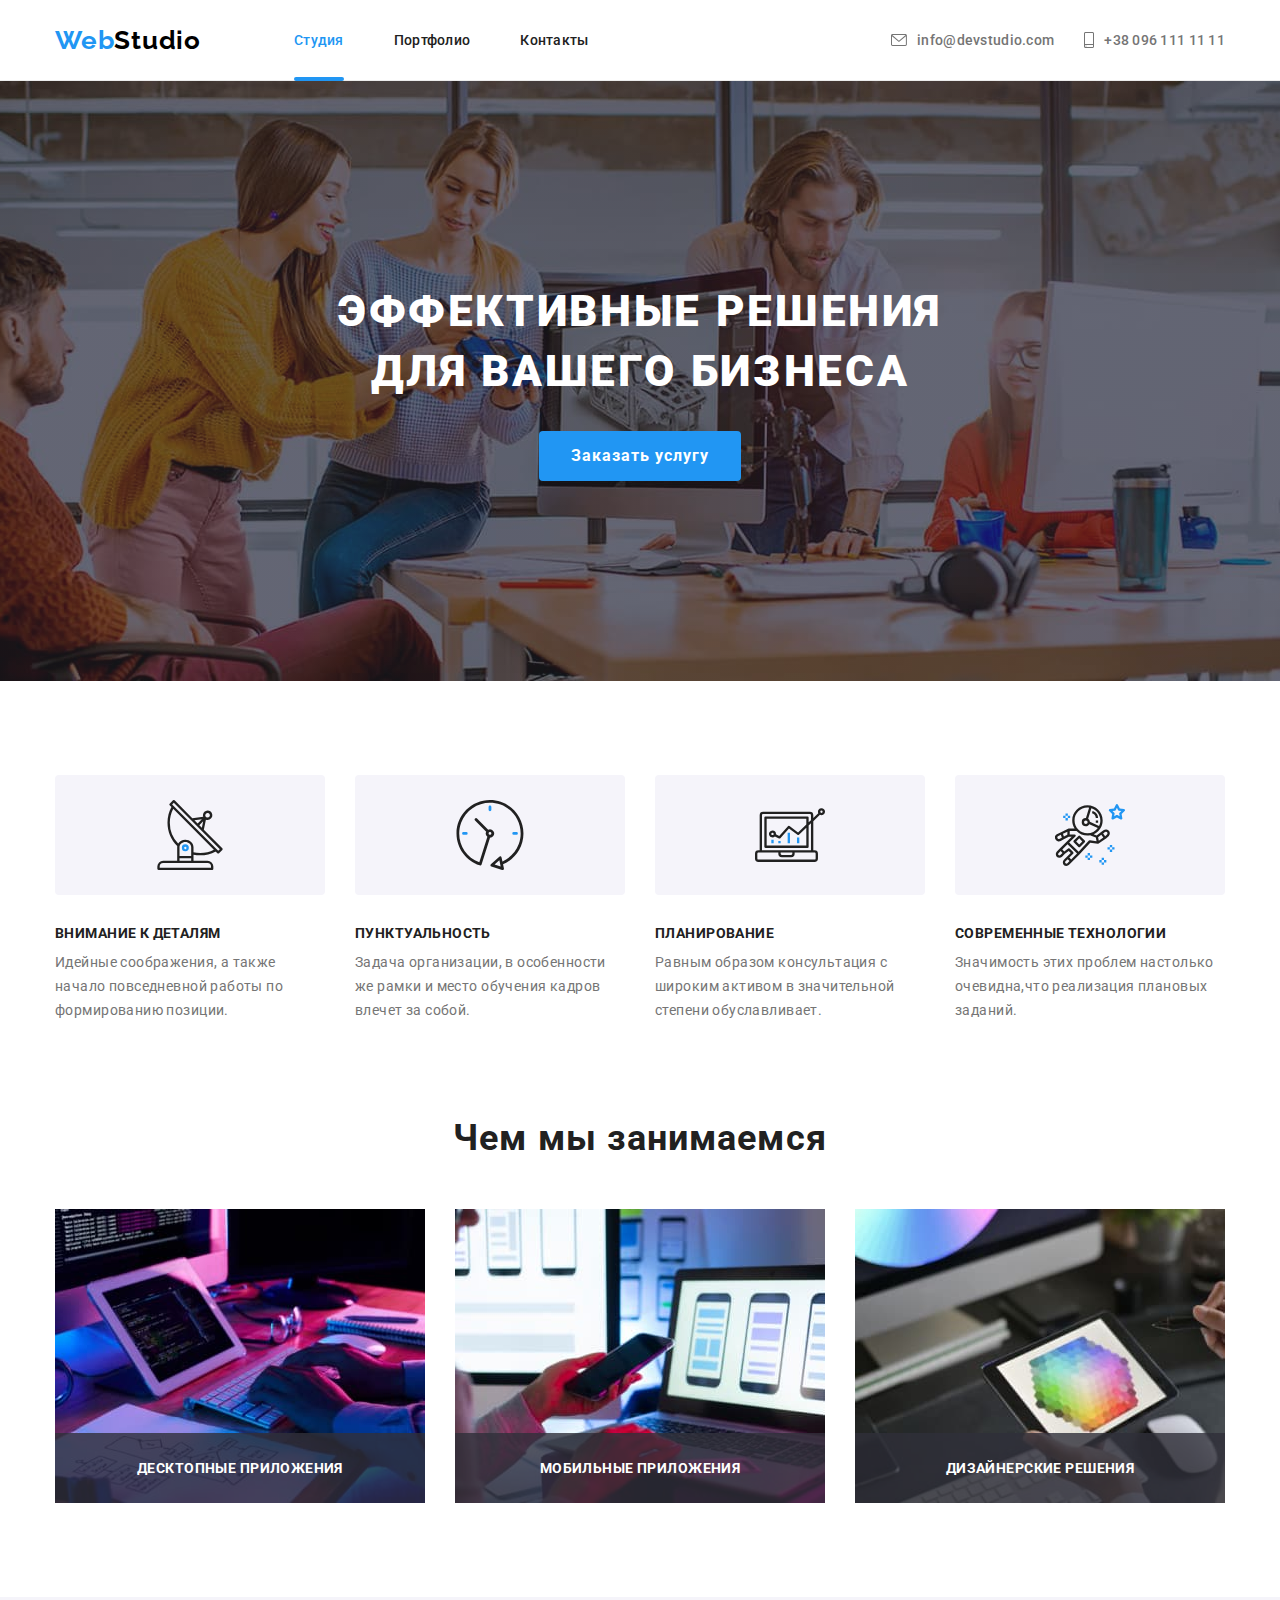
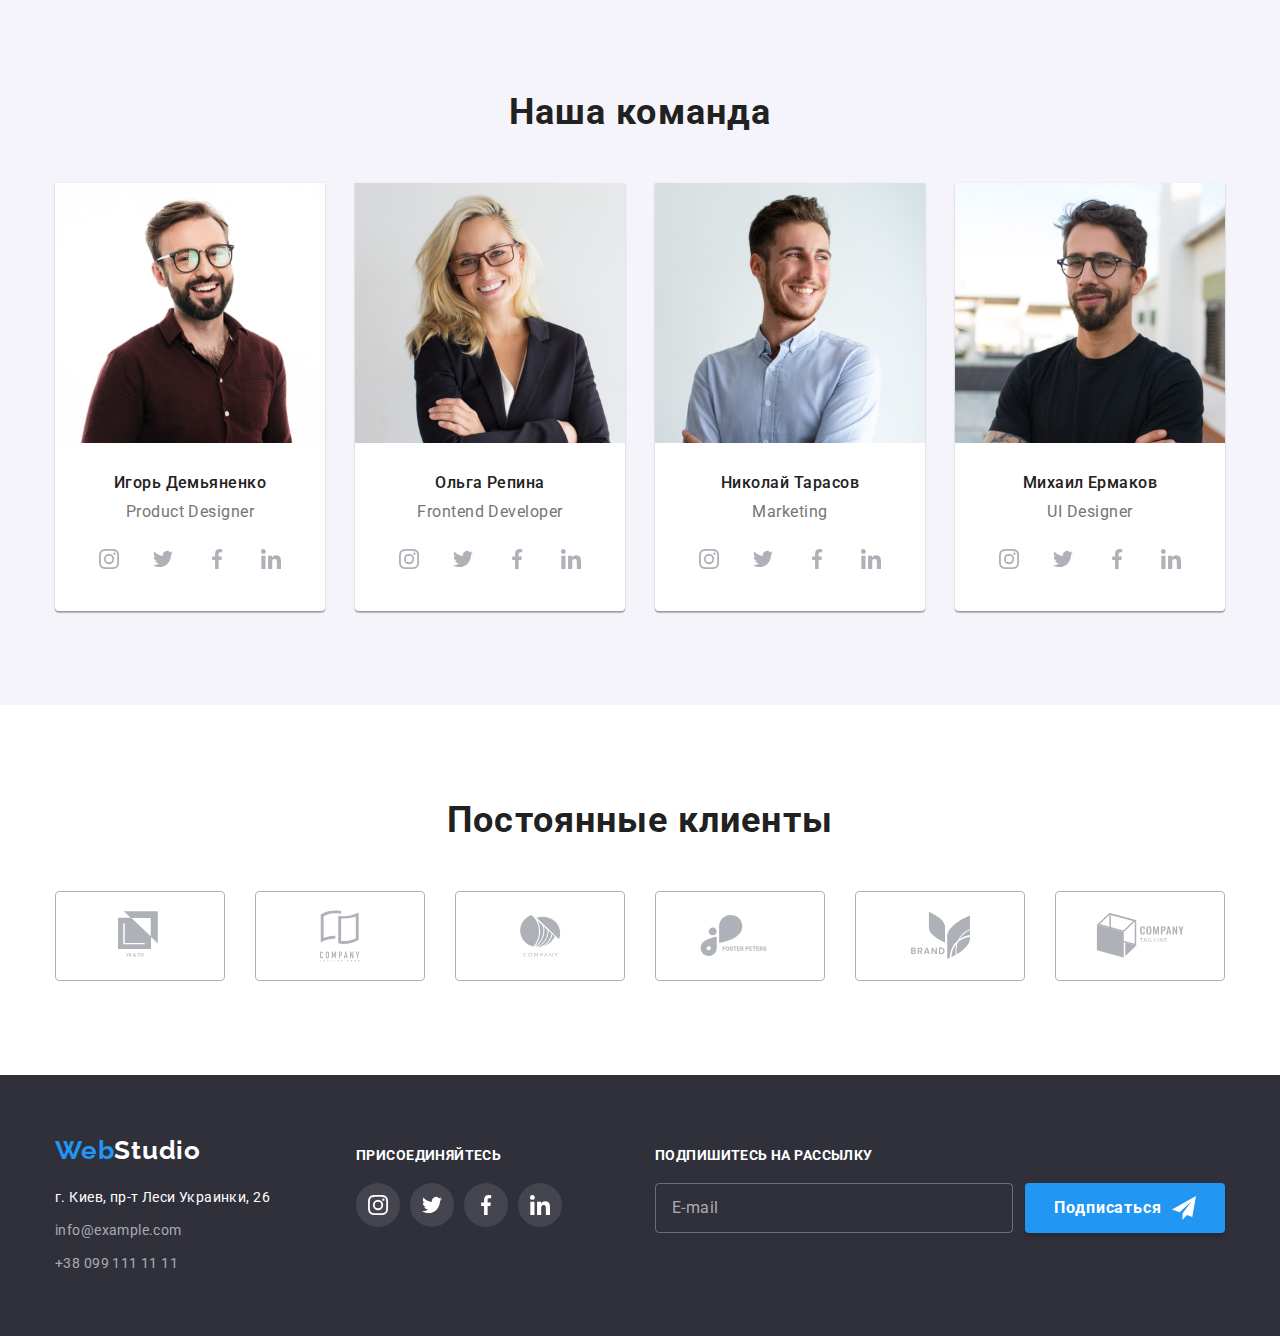
==== index.html @ 5bc85e1a "Добавляет форму рассылки в футере" ====
<!DOCTYPE html>
<html lang="ru">

<head>
    <meta charset="UTF-8">
    <meta name="viewport" content="width=device-width, initial-scale=1.0">
    <link rel="stylesheet" href="https://cdnjs.cloudflare.com/ajax/libs/modern-normalize/1.0.0/modern-normalize.css">
    <link rel="stylesheet"
        href="https://fonts.googleapis.com/css2?family=Raleway:wght@700&family=Roboto:wght@400;500;700;900&display=swap">
    <link rel="stylesheet" href="./css/styles.css">
    <title>WebStudio</title>
</head>

<body>
    <!-- HEADER -->
    <header class="header">
        <div class="container">
            <nav class="header-nav">
                <a class="header-logo link" href="./index.html">Web<span class="logo-black">Studio</span></a>
                <ul class="header-list list">
                    <li class="header-list-item">
                        <a class="header-list-link link current" href="./index.html">Студия</a>
                    </li>
                    <li class="header-list-item">
                        <a class="header-list-link link" href="./portfolio.html">Портфолио</a>
                    </li>
                    <li class="header-list-item">
                        <a class="header-list-link link" href="">Контакты</a>
                    </li>
                </ul>
            </nav>
            <address class="address">
                <ul class="header-contacts-list list">
                    <li class="header-contacts-mail">
                        <a class="header-contacts-link link" href="mailto:info@devstudio.com">
                            <svg class="icon-mail">
                                <use href="./images/icon/sprite-icon.svg#icon-mail"></use>
                            </svg>
                            info@devstudio.com
                        </a>
                    </li>
                    <li class="header-contacts-phone">
                        <a class="header-contacts-link link" href="tel:+380961111111">
                            <svg class="icon-phone">
                                <use href="./images/icon/sprite-icon.svg#icon-phone"></use>
                            </svg>
                            +38 096 111 11 11
                        </a>
                    </li>
                </ul>
            </address>
        </div>
    </header>

    <main>
        <!-- HERO -->
        <section class="hero">
            <div class="container">
                <div class="center-box">
                    <h1 class="hero-title">Эффективные решения для вашего бизнеса</h1>
                    <button class="hero-button" type="button" data-modal-open>Заказать услугу</button>
                </div>
            </div>
        </section>

        <!-- OUR-FEATURES -->
        <section class="our-features">
            <div class="container">
                <h2 hidden class="title">Наши особенности</h2>
                <ul class="our-features-list list">
                    <li class="our-features-item">
                        <div class="our-features-icon">
                            <svg class="icon">
                                <use href="./images/icon/sprite-icon.svg#icon-antenna"></use>
                            </svg>
                        </div>
                        <h3 class="our-features-subtitle">Внимание к деталям</h3>
                        <p class="our-features-text">Идейные соображения, а также начало повседневной работы по
                            формированию позиции.</p>
                    </li>
                    <li class="our-features-item">
                        <div class="our-features-icon">
                            <svg class="icon">
                                <use href="./images/icon/sprite-icon.svg#icon-clock"></use>
                            </svg>
                        </div>
                        <h3 class="our-features-subtitle">Пунктуальность</h3>
                        <p class="our-features-text">Задача организации, в особенности же рамки и место обучения кадров
                            влечет за собой.</p>
                    </li>
                    <li class="our-features-item">
                        <div class="our-features-icon">
                            <svg class="icon">
                                <use href="./images/icon/sprite-icon.svg#icon-diagram"></use>
                            </svg>
                        </div>
                        <h3 class="our-features-subtitle">Планирование</h3>
                        <p class="our-features-text">Равным образом консультация с широким активом в значительной
                            степени обуславливает.</p>
                    </li>
                    <li class="our-features-item">
                        <div class="our-features-icon">
                            <svg class="icon">
                                <use href="./images/icon/sprite-icon.svg#icon-astronaut"></use>
                            </svg>
                        </div>
                        <h3 class="our-features-subtitle">Современные технологии</h3>
                        <p class="our-features-text">Значимость этих проблем настолько очевидна,что реализация плановых
                            заданий.</p>
                    </li>
                </ul>
            </div>
        </section>
        <!-- WORK -->
        <section class="work">
            <div class="container">
                <h2 class="title">Чем мы занимаемся</h2>
                <ul class="work-list list">
                    <li class="work-list-item">
                        <div class="work-overlay">
                            <img class="work-list-img" src="./images/studio/features_1.jpg"
                                alt="Написание кода на десктопе" width="370" height="294">
                            <p class="work-title">Десктопные приложения</p>
                        </div>

                    </li>
                    <li class="work-list-item">
                        <div class="work-overlay">
                            <img class="work-list-img" src="./images/studio/features_2.jpg"
                                alt="Структура приложения для мобильного устройства" width="370" height="294">
                            <p class="work-title">Мобильные приложения</p>
                        </div>
                    </li>
                    <li class="work-list-item">
                        <div class="work-overlay">
                            <img class="work-list-img" src="./images/studio/features_3.jpg"
                                alt="Палитра цветов на планшете" width="370" height="294">
                            <p class="work-title">Дизайнерские решения</p>
                        </div>
                    </li>
                </ul>
            </div>
        </section>
        <!-- TEAM -->
        <section class="team">
            <div class="container">
                <h2 class="title">Наша команда</h2>
                <ul class="team-list list">
                    <li class="team-list-item">
                        <img class="team-img" src="./images/studio/team_member_1.jpg" alt="Фото Игоря Демьяненко"
                            width="270" height="260">
                        <h3 class="team-name">Игорь Демьяненко</h3>
                        <p class="team-position" lang="en">Product Designer</p>
                        <ul class="social list">
                            <li class="social-button">
                                <a href="" class="social-link">
                                    <svg class="social-icon">
                                        <use href="./images/icon/sprite-icon.svg#icon-instagram"></use>
                                    </svg>
                                </a>
                            </li>
                            <li class="social-button">
                                <a href="" class="social-link">
                                    <svg class="social-icon">
                                        <use href="./images/icon/sprite-icon.svg#icon-twitter"></use>
                                    </svg>
                                </a>
                            </li>
                            <li class="social-button">
                                <a href="" class="social-link">
                                    <svg class="social-icon">
                                        <use href="./images/icon/sprite-icon.svg#icon-facebook"></use>
                                    </svg>
                                </a>
                            </li>
                            <li class="social-button">
                                <a href="" class="social-link">
                                    <svg class="social-icon">
                                        <use href="./images/icon/sprite-icon.svg#icon-linkedin"></use>
                                    </svg>
                                </a>
                            </li>
                        </ul>
                    </li>
                    <li class="team-list-item">
                        <img class="team-img" src="./images/studio/team_member_2.jpg" alt="Фото Ольги Репиной"
                            width="270" height="260">
                        <h3 class="team-name">Ольга Репина</h3>
                        <p class="team-position" lang="en">Frontend Developer</p>
                        <ul class="social list">
                            <li class="social-button">
                                <a href="" class="social-link">
                                    <svg class="social-icon">
                                        <use href="./images/icon/sprite-icon.svg#icon-instagram"></use>
                                    </svg>
                                </a>
                            </li>
                            <li class="social-button">
                                <a href="" class="social-link">
                                    <svg class="social-icon">
                                        <use href="./images/icon/sprite-icon.svg#icon-twitter"></use>
                                    </svg>
                                </a>
                            </li>
                            <li class="social-button">
                                <a href="" class="social-link">
                                    <svg class="social-icon">
                                        <use href="./images/icon/sprite-icon.svg#icon-facebook"></use>
                                    </svg>
                                </a>
                            </li>
                            <li class="social-button">
                                <a href="" class="social-link">
                                    <svg class="social-icon">
                                        <use href="./images/icon/sprite-icon.svg#icon-linkedin"></use>
                                    </svg>
                                </a>
                            </li>
                        </ul>
                    </li>
                    <li class="team-list-item">
                        <img class="team-img" src="./images/studio/team_member_3.jpg" alt="Фото Николая Тарасова"
                            width="270" height="260">
                        <h3 class="team-name">Николай Тарасов</h3>
                        <p class="team-position" lang="en">Marketing</p>
                        <ul class="social list">
                            <li class="social-button">
                                <a href="" class="social-link">
                                    <svg class="social-icon">
                                        <use href="./images/icon/sprite-icon.svg#icon-instagram"></use>
                                    </svg>
                                </a>
                            </li>
                            <li class="social-button">
                                <a href="" class="social-link">
                                    <svg class="social-icon">
                                        <use href="./images/icon/sprite-icon.svg#icon-twitter"></use>
                                    </svg>
                                </a>
                            </li>
                            <li class="social-button">
                                <a href="" class="social-link">
                                    <svg class="social-icon">
                                        <use href="./images/icon/sprite-icon.svg#icon-facebook"></use>
                                    </svg>
                                </a>
                            </li>
                            <li class="social-button">
                                <a href="" class="social-link">
                                    <svg class="social-icon">
                                        <use href="./images/icon/sprite-icon.svg#icon-linkedin"></use>
                                    </svg>
                                </a>
                            </li>
                        </ul>
                    </li>
                    <li class="team-list-item">
                        <img class="team-img" src="./images/studio/team_member_4.jpg" alt="Фото Михаила Ермакова"
                            width="270" height="260">
                        <h3 class="team-name">Михаил Ермаков</h3>
                        <p class="team-position" lang="en">UI Designer</p>
                        <ul class="social list">
                            <li class="social-button">
                                <a href="" class="social-link">
                                    <svg class="social-icon">
                                        <use href="./images/icon/sprite-icon.svg#icon-instagram"></use>
                                    </svg>
                                </a>
                            </li>
                            <li class="social-button">
                                <a href="" class="social-link">
                                    <svg class="social-icon">
                                        <use href="./images/icon/sprite-icon.svg#icon-twitter"></use>
                                    </svg>
                                </a>
                            </li>
                            <li class="social-button">
                                <a href="" class="social-link">
                                    <svg class="social-icon">
                                        <use href="./images/icon/sprite-icon.svg#icon-facebook"></use>
                                    </svg>
                                </a>
                            </li>
                            <li class="social-button">
                                <a href="" class="social-link">
                                    <svg class="social-icon">
                                        <use href="./images/icon/sprite-icon.svg#icon-linkedin"></use>
                                    </svg>
                                </a>
                            </li>
                        </ul>
                    </li>
                </ul>
            </div>
        </section>
        <!--CUSTOMERS -->
        <section class="customers">
            <div class="container ">
                <h2 class="customers-title title">Постоянные клиенты</h2>
                <ul class="customers-list list">
                    <li class="customers-list-item">
                        <a class="customers-list-link" href="">
                            <svg class="customers-logo" width="44" height="49">
                                <use href="./images/icon/sprite-icon.svg#icon-client-logo-1"></use>
                            </svg>
                        </a>
                    </li>
                    <li class="customers-list-item">
                        <a class="customers-list-link" href="">
                            <svg class="customers-logo" width="40" height="52">
                                <use href="./images/icon/sprite-icon.svg#icon-client-logo-2"></use>
                            </svg>
                        </a>
                    </li>
                    <li class="customers-list-item">
                        <a class="customers-list-link" href="">
                            <svg class="customers-logo" width="41" height="42">
                                <use href="./images/icon/sprite-icon.svg#icon-client-logo-3"></use>
                            </svg>
                        </a>
                    </li>
                    <li class="customers-list-item">
                        <a class="customers-list-link" href="">
                            <svg class="customers-logo" width="80" height="42">
                                <use href="./images/icon/sprite-icon.svg#icon-client-logo-4"></use>
                            </svg>
                        </a>
                    </li>
                    <li class="customers-list-item">
                        <a class="customers-list-link" href="">
                            <svg class="customers-logo" width="59" height="47">
                                <use href="./images/icon/sprite-icon.svg#icon-client-logo-5"></use>
                            </svg>
                        </a>
                    </li>
                    <li class="customers-list-item">
                        <a class="customers-list-link" href="">
                            <svg class="customers-logo" width="89" height="45">
                                <use href="./images/icon/sprite-icon.svg#icon-client-logo-6"></use>
                            </svg>
                        </a>
                    </li>
                </ul>
            </div>
        </section>
    </main>
    <!-- FOOTER -->
    <footer class="footer">
        <div class="container">
            <div class="footer-contacts">
                <a class="footer-logo link" href="./index.html">Web<span class="logo-white">Studio</span></a>
                <address class="address">
                    <ul class="footer-contacts-list list">
                        <li class="footer-contacts-item">
                            <p class="footer-contacts-text">г. Киев, пр-т Леси Украинки, 26</p>
                        </li>
                        <li class="footer-contacts-item">
                            <a class="footer-contacts-mail link" href="mailto:info@example.com">info@example.com</a>
                        </li>
                        <li class="footer-contacts-item">
                            <a class="footer-contacts-phone link" href="tel:+380991111111">+38 099 111 11 11</a>
                        </li>
                    </ul>
                </address>
            </div>
            <div class="footer-social">
                <h3 class="social-title">присоединяйтесь</h3>
                <ul class="footer-social-list list">
                    <li class="footer-social-item">
                        <a class="footer-social-link" href="">
                            <svg class="footer-social-icon">
                                <use href="./images/icon/sprite-icon.svg#icon-instagram"></use>
                            </svg>
                        </a>
                    </li>
                    <li class="footer-social-item">
                        <a class="footer-social-link" href="">
                            <svg class="footer-social-icon">
                                <use href="./images/icon/sprite-icon.svg#icon-twitter"></use>
                            </svg>
                        </a>
                    </li>
                    <li class="footer-social-item">
                        <a class="footer-social-link" href="">
                            <svg class="footer-social-icon">
                                <use href="./images/icon/sprite-icon.svg#icon-facebook"></use>
                            </svg>
                        </a>
                    </li>
                    <li class="footer-social-item">
                        <a class="footer-social-link" href="">
                            <svg class="footer-social-icon">
                                <use href="./images/icon/sprite-icon.svg#icon-linkedin"></use>
                            </svg>
                        </a>
                    </li>
                </ul>
            </div>
            <form class="footer-form" action="">
                <label class="footer-form-title" for="mail">Подпишитесь на рассылку</label>
                <input class="footer-form-input" id="mail" type="email" name="email" placeholder="E-mail">
                <button class="footer-form-button" type="submit">Подписаться
                    <svg class="footer-form-icon" width="24" height="24">
                        <use href="./images/icon/sprite-icon.svg#icon-telegram"></use>
                    </svg>
                </button>
            </form>
        </div>
    </footer>
    <!-- MODAL-WINDOW -->
    <div class="backdrop is-hidden" data-modal>
        <div class="modal-body">
            <div class="modal-content">
                <button type="button" class="close-btn" data-modal-close>
                    <svg class="close-icon">
                        <use href="./images/icon/sprite-icon.svg#icon-close-form"></use>
                    </svg>
                </button>
                <p class="form-title">Оставьте свои данные, мы вам перезвоним</p>
                <button class="submit-btn" type="submit">Отправить</button>
            </div>
        </div>
    </div>
    <script src="./js/modal.js"></script>
</body>

</html>
---- css/styles.css ----
:root {
  --main-font: 'Roboto', sans-serif;
  --secondary-font: 'Raleway', sans-serif;
  --title-color: #212121;
  --text-color: #757575;
  --accent-color: #2196f3;
}
*,
*::before,
*::after {
  margin: 0;
  padding: 0;
}
body {
  font-family: var(--main-font);
  font-style: normal;
}
.container {
  width: 1200px;
  padding: 0 15px;
  margin: 0 auto;
  /* outline: 1px solid tomato; */
}
img {
  display: block;
}
.link {
  text-decoration: none;
}
.list {
  list-style: none;
}
.address {
  font-style: normal;
}
.title {
  font-weight: 700;
  font-size: 36px;
  line-height: 1.167;
  text-align: center;
  letter-spacing: 0.03em;
  margin-bottom: 50px;

  color: var(--title-color);
}
/* ==========HEADER================= */
.header {
  border-bottom: 1px solid #ececec;
}
.header .container {
  display: flex;
  justify-content: space-between;
  align-items: center;
}
.header-nav {
  display: flex;
  align-items: center;
}
.header-logo {
  font-family: var(--secondary-font);
  font-weight: 700;
  font-size: 26px;
  line-height: 1.192;
  letter-spacing: 0.03em;
  margin-right: 93px;

  color: #2196f3;
}
.logo-black {
  color: #000000;
}
.logo-white {
  color: #ffffff;
}
.header-list {
  display: flex;
}
.header-list-item .current {
  color: var(--accent-color);
}
.header-list-item {
  position: relative;
}
.current::after {
  position: absolute;
  content: '';
  left: 0;
  bottom: -1px;
  width: 100%;
  height: 4px;
  background: #2196f3;
  border-radius: 2px;
}
.header-list-item:not(:last-child) {
  margin-right: 50px;
}
.header-list-link {
  display: inline-flex;
  font-weight: 500;
  font-size: 14px;
  line-height: 1.143;
  letter-spacing: 0.02em;
  padding-bottom: 32px;
  padding-top: 32px;

  color: var(--title-color);

  transition: 250ms cubic-bezier(0.4, 0, 0.2, 1);
}
.header-list-link:hover,
.header-list-link:focus {
  color: var(--accent-color);
}
.header-contacts-list {
  display: flex;
  align-items: center;
}
.header-contacts-link {
  display: inline-flex;
  align-items: center;
  font-weight: 500;
  font-size: 14px;
  line-height: 1.143;
  letter-spacing: 0.02em;
  padding-bottom: 32px;
  padding-top: 32px;

  color: var(--text-color);
  fill: var(--text-color);

  transition: 250ms cubic-bezier(0.4, 0, 0.2, 1);
}
.icon-mail {
  width: 16px;
  height: 12px;
  margin-right: 10px;
}
.icon-phone {
  width: 10px;
  height: 16px;
  margin-right: 10px;
}
.header-contacts-mail {
  margin-right: 30px;
}
.header-contacts-link:hover,
.header-contacts-link:focus {
  color: var(--accent-color);
  fill: var(--accent-color);
}
/* ==========END HEADER================= */

/* ==========HERO================= */
.hero {
  max-width: 1600px;
  height: 600px;
  margin: 0 auto;
  background-image: linear-gradient(
      to right,
      rgba(47, 48, 58, 0.4),
      rgba(47, 48, 58, 0.4)
    ),
    url(../images/studio/hero-bg.jpg);
  background-color: #c4c4c4;
  background-size: cover;
  background-position: center;
  padding-top: 200px;
  padding-bottom: 200px;
  text-align: center;
}
.center-box {
  width: 696px;
  margin: 0 auto;
}
.hero-title {
  font-weight: 900;
  font-size: 44px;
  line-height: 1.364;
  text-align: center;
  letter-spacing: 0.06em;
  text-transform: uppercase;
  margin-bottom: 30px;

  color: #ffffff;
}
.hero-button {
  padding: 10px 32px;
  min-width: 200px;
  min-height: 50px;
  font-family: var(--main-font);
  font-weight: 700;
  font-size: 16px;
  line-height: 1.875;
  letter-spacing: 0.06em;
  cursor: pointer;

  color: #ffffff;
  background: var(--accent-color);
  border: none;
  border-radius: 4px;

  transition: 250ms cubic-bezier(0.4, 0, 0.2, 1);
}
.hero-button:hover,
.submit-btn:hover,
.hero-button:focus,
.submit-btn:focus {
  background-color: #188ce8;
}
/* ==========END HERO================= */

/* ==========OUR-FEATURES================= */
.our-features {
  padding: 94px 0 47px;
}
.our-features-list {
  display: flex;
  justify-content: space-between;
}
.our-features-item {
  width: 270px;
}
.our-features-item:not(:last-child) {
  margin-right: 30px;
}
.our-features-icon {
  display: flex;
  justify-content: center;
  align-items: center;
  height: 120px;
  margin-bottom: 30px;

  background-color: #f5f4fa;
  border-radius: 4px;
}
.our-features-icon .icon {
  width: 70px;
  height: 70px;
}
.our-features-subtitle {
  margin-bottom: 10px;
  font-weight: 700;
  font-size: 14px;
  line-height: 1.143;
  letter-spacing: 0.03em;
  text-transform: uppercase;

  color: var(--title-color);
}
.our-features-text {
  font-weight: 400;
  font-size: 14px;
  line-height: 1.714;
  letter-spacing: 0.03em;

  color: var(--text-color);
}
/* ==========END-FEATURES================= */

/* ==========WORK================= */
.work {
  padding: 47px 0 94px;
}
.work-list {
  display: flex;
  justify-content: space-between;
}
.work-list-item {
  width: 370px;
}
.work-list-item:not(:last-child) {
  margin-right: 30px;
}
.work-overlay {
  position: relative;
}
.work-title {
  position: absolute;
  left: 0;
  bottom: 0;
  display: inline-flex;
  align-items: center;
  justify-content: center;
  width: 100%;
  height: 70px;
  font-weight: 700;
  font-size: 14px;
  line-height: 1.143;
  text-align: center;
  letter-spacing: 0.03em;
  text-transform: uppercase;

  background: rgba(47, 48, 58, 0.8);
  color: #ffffff;
}
/* ==========END WORK================= */

/* ==========TEAM================= */
.team {
  padding: 94px 0;

  background: #f5f4fa;
}
.team-list {
  display: flex;
  justify-content: space-between;
}
.team-img {
  margin-bottom: 30px;
}
.team-list-item {
  padding-bottom: 30px;
  width: 270px;
  background: #ffffff;

  box-shadow: 0px 1px 3px rgba(0, 0, 0, 0.12), 0px 1px 1px rgba(0, 0, 0, 0.14),
    0px 2px 1px rgba(0, 0, 0, 0.2);
  border-radius: 0px 0px 4px 4px;
}
.team-list-item:not(:last-child) {
  margin-right: 30px;
}
.team-name {
  font-weight: 500;
  font-size: 16px;
  line-height: 1.188;
  text-align: center;
  letter-spacing: 0.03em;
  margin-bottom: 10px;

  color: var(--title-color);
}
.team-position {
  font-weight: 400;
  font-size: 16px;
  line-height: 1.188;
  text-align: center;
  letter-spacing: 0.03em;
  margin-bottom: 16px;

  color: var(--text-color);
}
.social {
  display: flex;
  justify-content: space-between;
  width: 206px;
  height: 44px;
  margin: 0 auto;
}
.social-link {
  display: inline-flex;
  align-items: center;
  justify-content: center;
  width: 44px;
  height: 44px;

  fill: #afb1b8;
  border-radius: 50%;

  transform: scale(1) rotate(0deg);
  transition: 250ms cubic-bezier(0.4, 0, 0.2, 1);
}
.social-link:hover {
  transform: scale(1.2) rotate(45deg);
  background-color: var(--accent-color);
  fill: #ffffff;
}
.social-button:not(:last-child) {
  margin-right: 10px;
}
.social-icon {
  width: 20px;
  height: 20px;
}
/* ==========END TEAM================= */
/* ==========CUSTOMERS================= */
.customers {
  padding-top: 94px;
  padding-bottom: 94px;
}
.customers-list {
  display: flex;
  justify-content: space-between;
}
.customers-list-link {
  display: inline-flex;
  justify-content: center;
  align-items: center;
  width: 170px;
  height: 90px;

  fill: #afb1b8;
  border: 1px solid #afb1b8;
  border-radius: 4px;
  transform: scale(1);

  transition: 250ms cubic-bezier(0.4, 0, 0.2, 1);
}
.customers-list-item:not(:last-child) {
  margin-right: 30px;
}
.customers-list-link:hover,
.customers-list-link:focus {
  fill: var(--accent-color);
  border: 1px solid var(--accent-color);
  transform: scale(1.2);
}
/* ==========END CUSTOMERS================= */

/* ==========FOOTER================= */
.footer {
  padding: 60px 0;
  background: #2f303a;
}
.footer .container {
  display: flex;
}
.footer-contacts {
  width: 231px;
  margin-right: 70px;
}
.footer-logo {
  display: inline-block;
  font-family: var(--secondary-font);
  font-weight: 700;
  font-size: 26px;
  line-height: 1.192;
  letter-spacing: 0.03em;
  margin-bottom: 20px;

  color: #2196f3;
}
.footer-contacts-text {
  font-weight: 400;
  font-size: 14px;
  line-height: 1.714;
  letter-spacing: 0.03em;

  color: #ffffff;
}
.footer-contacts-item:not(:last-child) {
  margin-bottom: 9px;
}
.footer-contacts-mail,
.footer-contacts-phone {
  font-weight: 400;
  font-size: 14px;
  line-height: 1.714;
  letter-spacing: 0.03em;

  color: rgba(255, 255, 255, 0.6);

  transition: 250ms cubic-bezier(0.4, 0, 0.2, 1);
}
.footer-contacts-mail:hover,
.footer-contacts-phone:hover,
.footer-contacts-mail:focus,
.footer-contacts-phone:focus {
  color: var(--accent-color);
}
.footer-social {
  width: 206px;
  padding-top: 12px;
  padding-bottom: 40px;
  margin-right: 93px;
}
.social-title {
  font-weight: 700;
  font-size: 14px;
  line-height: 1.143;
  letter-spacing: 0.03em;
  text-transform: uppercase;
  margin-bottom: 20px;

  color: #ffffff;
}
.footer-social-list {
  display: flex;
}
.footer-social-link {
  display: inline-flex;
  justify-content: center;
  align-items: center;
  width: 44px;
  height: 44px;

  fill: #ffffff;
  background: rgba(255, 255, 255, 0.1);
  border-radius: 50%;
  transform: rotate(0deg) scale(1);
  transition: 250ms cubic-bezier(0.4, 0, 0.2, 1);
}
.footer-social-link:hover,
.footer-social-link:focus {
  background: var(--accent-color);
  transform: rotate(45deg) scale(1.3);
}
.footer-social-item:not(:last-child) {
  margin-right: 10px;
}
.footer-social-icon {
  width: 20px;
  height: 20px;
}
.footer-form {
  padding-top: 12px;
  max-width: 570px;
}
.footer-form-title {
  display: block;
  font-weight: 700;
  font-size: 14px;
  line-height: 1.143;
  letter-spacing: 0.03em;
  text-transform: uppercase;
  margin-bottom: 20px;

  color: #ffffff;
}
.footer-form-input {
  width: 358px;
  font-style: normal;
  font-family: var(--main-font);
  font-weight: 400;
  color: #ffffff;
  margin-right: 8px;
  border: 1px solid rgba(255, 255, 255, 0.3);
  border-radius: 4px;
  padding: 15px 16px;
  outline: none;
  background-color: transparent;
}
.footer-form-input:focus {
  border-color: #188ce8;
}
.footer-form-input::placeholder {
font-family: Roboto;
font-style: normal;
font-weight: 400;
font-size: 16px;
line-height: 1.25;

letter-spacing: 0.03em;
color: rgba(255, 255, 255, 0.6);
}
.footer-form-button {
  display: inline-flex;
  width: 200px;
  height: 50px;
  justify-content: center;
  align-items: center;
  font-family: var(--main-font);
  font-weight: 700;
  font-size: 16px;
  line-height: 1.875;
  letter-spacing: 0.06em;
  cursor: pointer;
  transition: 250ms cubic-bezier(0.4, 0, 0.2, 1);

  border: none;
  color: #ffffff;
  background: var(--accent-color);
  box-shadow: 0px 4px 4px rgba(0, 0, 0, 0.15);
  border-radius: 4px;
}
.footer-form-button:hover,
.footer-form-button:focus {
  background-color: #188ce8;
}

.footer-form-icon {
  margin-left: 10px;
}

/* ==========END FOOTER================= */

/* =============MODAL-WINDOW =============*/
.backdrop {
  position: fixed;
  left: 0;
  top: 0;
  width: 100%;
  height: 100%;
  overflow-y: auto;
  overflow-x: hidden;
  visibility: visible;

  background-color: rgba(0, 0, 0, 0.2);
  opacity: 1;

  transition: opacity 0.8s cubic-bezier(0.445, 0.05, 0.55, 0.95),
    visibility 0.8s cubic-bezier(0.445, 0.05, 0.55, 0.95);
}
.backdrop.is-hidden {
  visibility: hidden;
  opacity: 0;
  pointer-events: none;
}
.backdrop.is-hidden .modal-content {
  transform: translate(0px, -100%) perspective(600px) rotateY(180deg);
  opacity: 0;
}
.modal-body {
  display: flex;
  align-items: center;
  justify-content: center;
  min-height: 100%;
  padding: 20px 10px;
}
.modal-content {
  position: relative;
  max-width: 528px;
  min-height: 581px;
  padding: 40px;
  opacity: 1;

  background: #ffffff;
  border-radius: 4px;
  box-shadow: 0px 1px 3px rgba(0, 0, 0, 0.12), 0px 1px 1px rgba(0, 0, 0, 0.14),
    0px 2px 1px rgba(0, 0, 0, 0.2);

  transform: translate(0px, 0px) perspective(600px) rotateY(0deg);
  transition: 800ms cubic-bezier(0.445, 0.05, 0.55, 0.95);
}
.close-btn {
  position: absolute;
  top: 8px;
  right: 8px;
  width: 30px;
  height: 30px;
  display: inline-flex;
  justify-content: center;
  align-items: center;
  cursor: pointer;

  border: 1px solid rgba(0, 0, 0, 0.1);
  border-radius: 50%;
  background: #ffffff;

  transition: 250ms cubic-bezier(0.4, 0, 0.2, 1);
}
.close-btn:hover {
  fill: var(--accent-color);
}
.close-icon {
  width: 18px;
  height: 18px;
}
.form-title {
  font-weight: 700;
  font-size: 20px;
  line-height: 1.15;
  text-align: center;
  letter-spacing: 0.03em;
  margin-bottom: 12px;
}
.submit-btn {
  display: block;
  margin: 0 auto;
  padding: 10px 55px;
  min-width: 200px;
  min-height: 50px;
  font-family: var(--main-font);
  font-weight: 700;
  font-size: 16px;
  line-height: 1.875;
  letter-spacing: 0.06em;
  cursor: pointer;

  color: #ffffff;
  background: var(--accent-color);
  border: none;
  border-radius: 4px;
}
/* =============END-MODAL-WINDOW =============*/

/* ============PORTFOLIO.HTML================= */
/* ==========FILTER================= */
.our-project {
  padding: 94px 0;
}
.filter-list {
  display: flex;
  justify-content: center;
  margin-bottom: 50px;
}
.filter-list-item:not(:last-child) {
  margin-right: 8px;
}
.filter-list-button {
  padding: 6px 22px;
  min-width: 73px;
  font-family: var(--main-font);
  font-weight: 500;
  font-size: 16px;
  line-height: 1.625;
  text-align: center;
  letter-spacing: 0.03em;

  background: #f5f4fa;
  border: none;
  border-radius: 4px;

  color: var(--title-color);
  transition: 250ms cubic-bezier(0.4, 0, 0.2, 1);
}
.filter-list-button:hover,
.filter-list-button:active {
  color: #ffffff;
  background: #2196f3;
  border-radius: 4px;
  box-shadow: 0px 1px 1px rgba(0, 0, 0, 0.12), 0px 4px 4px rgba(0, 0, 0, 0.06),
    1px 4px 6px rgba(0, 0, 0, 0.16);
}
/* ==========END FILTER================= */

/* ==========PORTFOLIO================= */
.portfolio-list {
  display: flex;
  flex-wrap: wrap;
  margin: -15px;
}
.portfolio-list-item {
  box-sizing: border-box;
  justify-content: center;
  width: 370px;
  margin: 15px;

  background: #ffffff;

  transition: 250ms cubic-bezier(0.4, 0, 0.2, 1);
}
.portfolio-list-item:hover,
.portfolio-list-item:focus {
  box-shadow: 0px 1px 1px rgba(0, 0, 0, 0.12), 0px 4px 4px rgba(0, 0, 0, 0.06),
    1px 4px 6px rgba(0, 0, 0, 0.16);
}
.card-overlay {
  position: relative;
  font-weight: 400;
  font-size: 18px;
  line-height: 1.556;
  letter-spacing: 0.03em;

  color: #ffffff;
  overflow: hidden;
}
.card-description {
  position: absolute;
  top: 0;
  bottom: 0;
  width: 100%;
  height: 100%;
  padding: 63px 24px;
  background: rgba(33, 150, 243, 0.9);
  transform: translatey(100%);
  transition: 250ms cubic-bezier(0.4, 0, 0.2, 1);
}
.portfolio-list-link:hover .card-description,
.portfolio-list-link:focus .card-description {
  transform: translatey(0);
  overflow-y: auto;
}
.portfolio-card-box {
  width: 370px;
  padding: 20px 24px;
  border-right: 1px solid #eeeeee;
  border-bottom: 1px solid #eeeeee;
  border-left: 1px solid #eeeeee;
}
.portfolio-title {
  margin-bottom: 4px;
  font-weight: 700;
  font-size: 18px;
  line-height: 2;
  letter-spacing: 0.06em;

  color: var(--title-color);
}
.portfolio-text {
  font-weight: 400;
  font-size: 16px;
  line-height: 1.876;
  letter-spacing: 0.03em;

  color: var(--text-color);
}
/* ==========END PORTFOLIO================= */
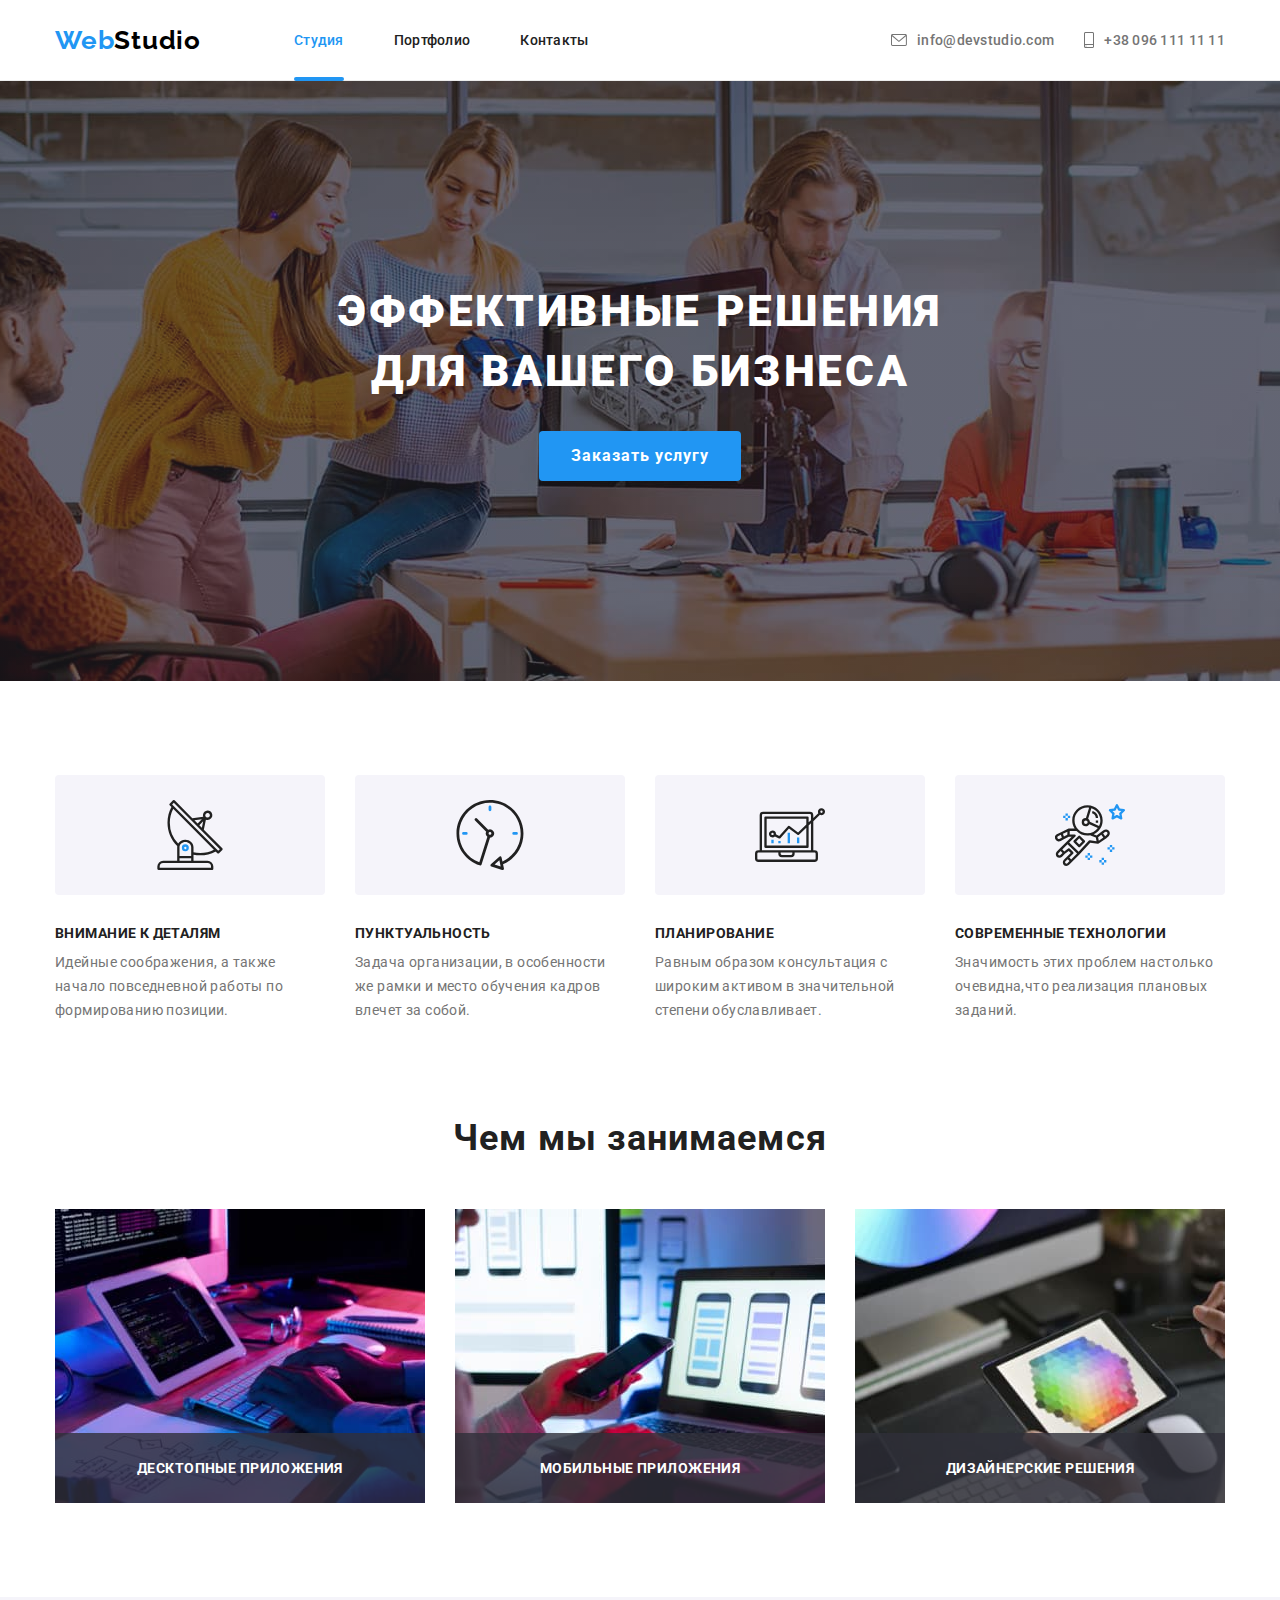
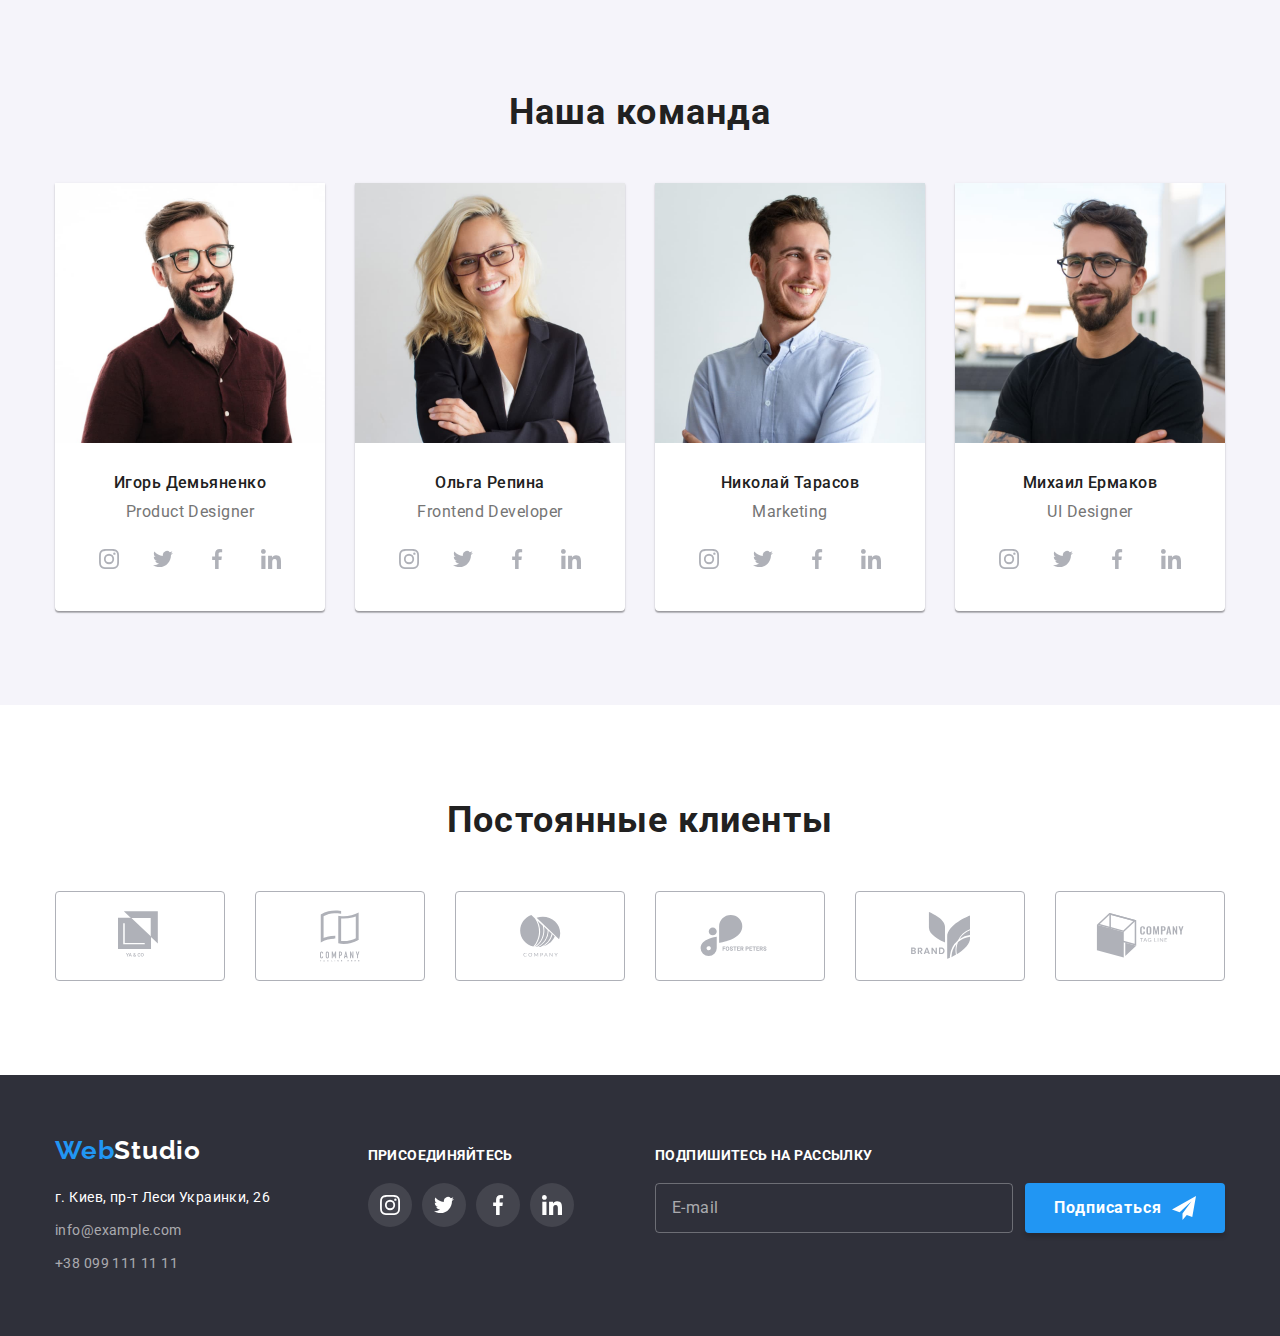
==== commit 9dc6dd7c: "Оптимизирует стили для футера" ====
--- a/index.html
+++ b/index.html
@@ -398,12 +398,14 @@
             </div>
             <form class="footer-form" action="">
                 <label class="footer-form-title" for="mail">Подпишитесь на рассылку</label>
-                <input class="footer-form-input" id="mail" type="email" name="email" placeholder="E-mail">
-                <button class="footer-form-button" type="submit">Подписаться
-                    <svg class="footer-form-icon" width="24" height="24">
-                        <use href="./images/icon/sprite-icon.svg#icon-telegram"></use>
-                    </svg>
-                </button>
+                <div class="footer-form-content">
+                    <input class="footer-form-input" id="mail" type="email" name="email" placeholder="E-mail">
+                    <button class="footer-form-button" type="submit">Подписаться
+                        <svg class="footer-form-icon" width="24" height="24">
+                            <use href="./images/icon/sprite-icon.svg#icon-telegram"></use>
+                        </svg>
+                    </button>
+                </div>
             </form>
         </div>
     </footer>
@@ -422,6 +424,18 @@
         </div>
     </div>
     <script src="./js/modal.js"></script>
+    <script>
+        (() => {
+            document.querySelector('.js-speaker-form').addEventListener('submit', e => {
+                e.preventDefault();
+
+                new FormData(e.currentTarget).forEach((value, name) =>
+                    console.log(`${name}: ${value}`),
+                );
+            });
+        })();
+    </script>
+    </script>
 </body>
 
 </html>--- a/css/styles.css
+++ b/css/styles.css
@@ -414,10 +414,11 @@
 }
 .footer .container {
   display: flex;
+  justify-content: space-between;
 }
 .footer-contacts {
   width: 231px;
-  margin-right: 70px;
+  margin-right: 15px;
 }
 .footer-logo {
   display: inline-block;
@@ -462,7 +463,7 @@
   width: 206px;
   padding-top: 12px;
   padding-bottom: 40px;
-  margin-right: 93px;
+  margin-right: 15px;
 }
 .social-title {
   font-weight: 700;
@@ -517,13 +518,18 @@
 
   color: #ffffff;
 }
+.footer-form-content {
+  display: flex;
+  justify-content: space-between;
+  width: 570px;
+}
 .footer-form-input {
+  display: inline-block;
   width: 358px;
   font-style: normal;
   font-family: var(--main-font);
   font-weight: 400;
   color: #ffffff;
-  margin-right: 8px;
   border: 1px solid rgba(255, 255, 255, 0.3);
   border-radius: 4px;
   padding: 15px 16px;
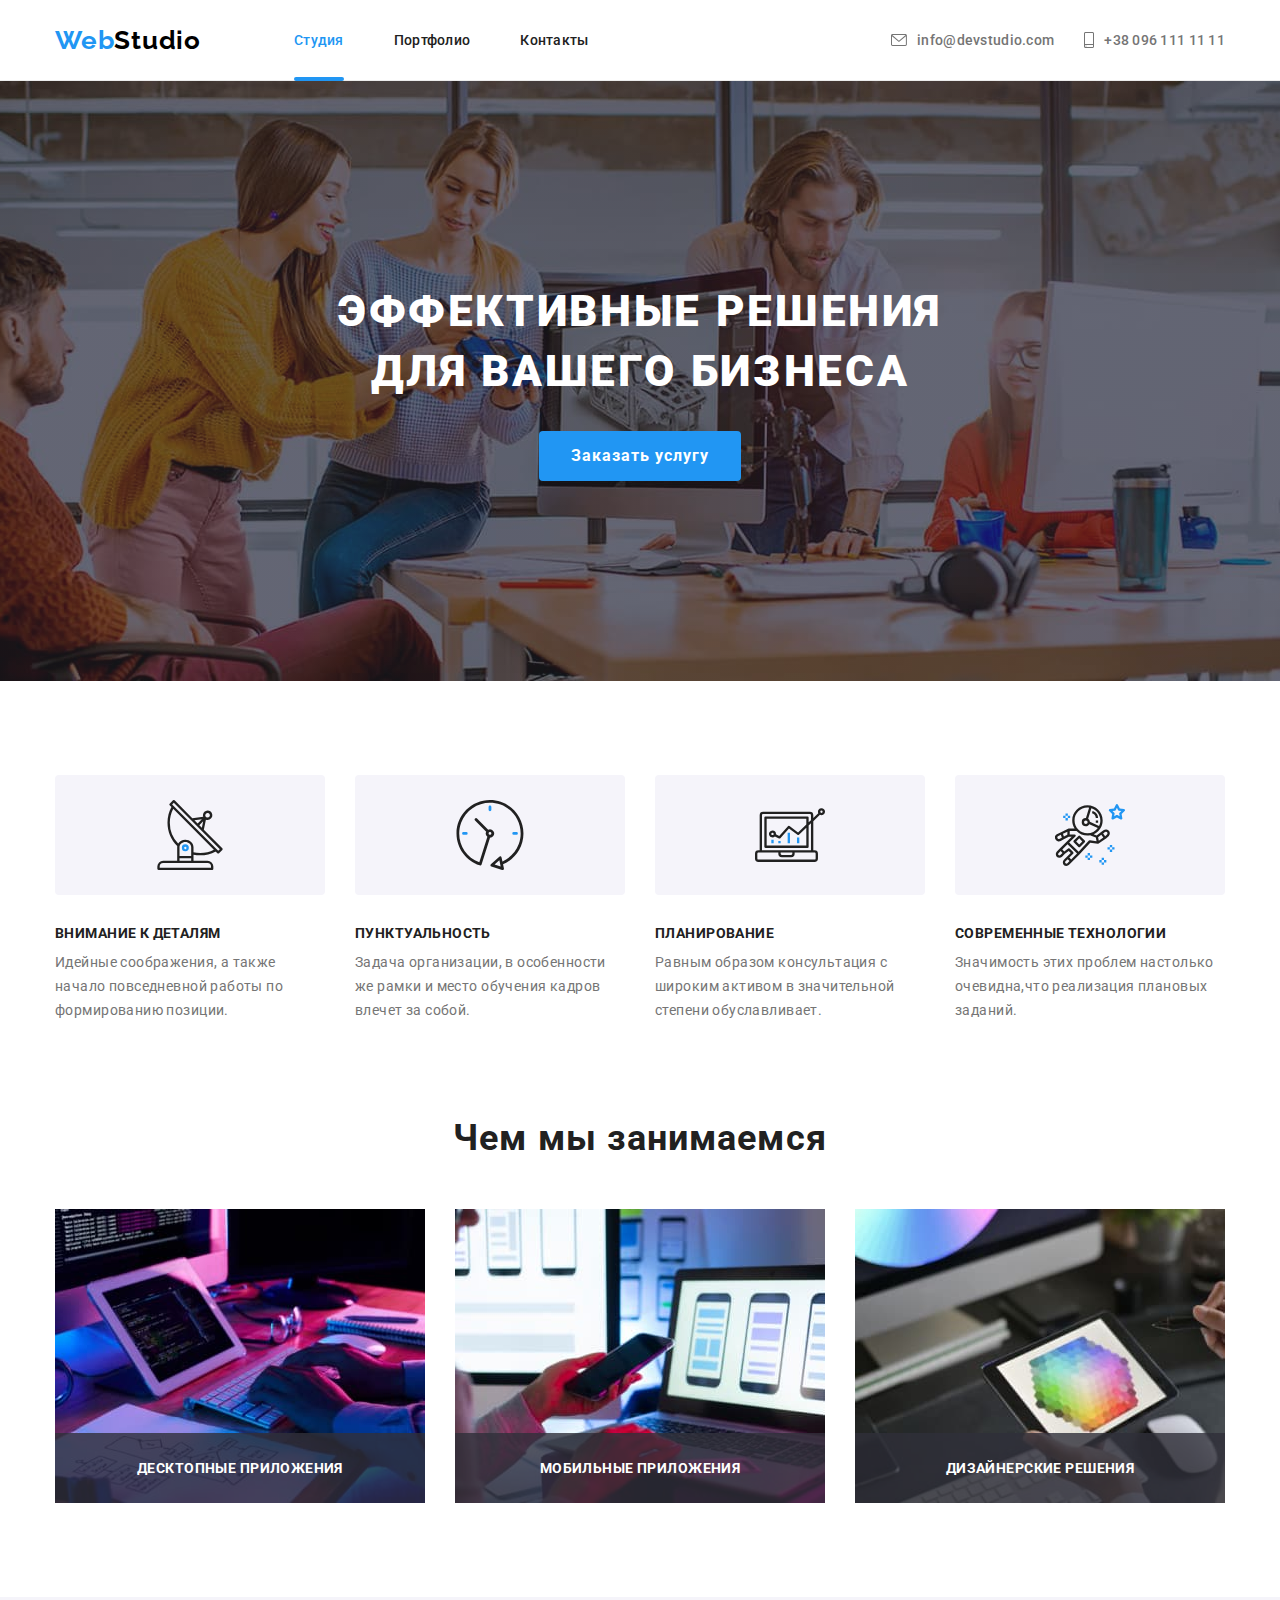
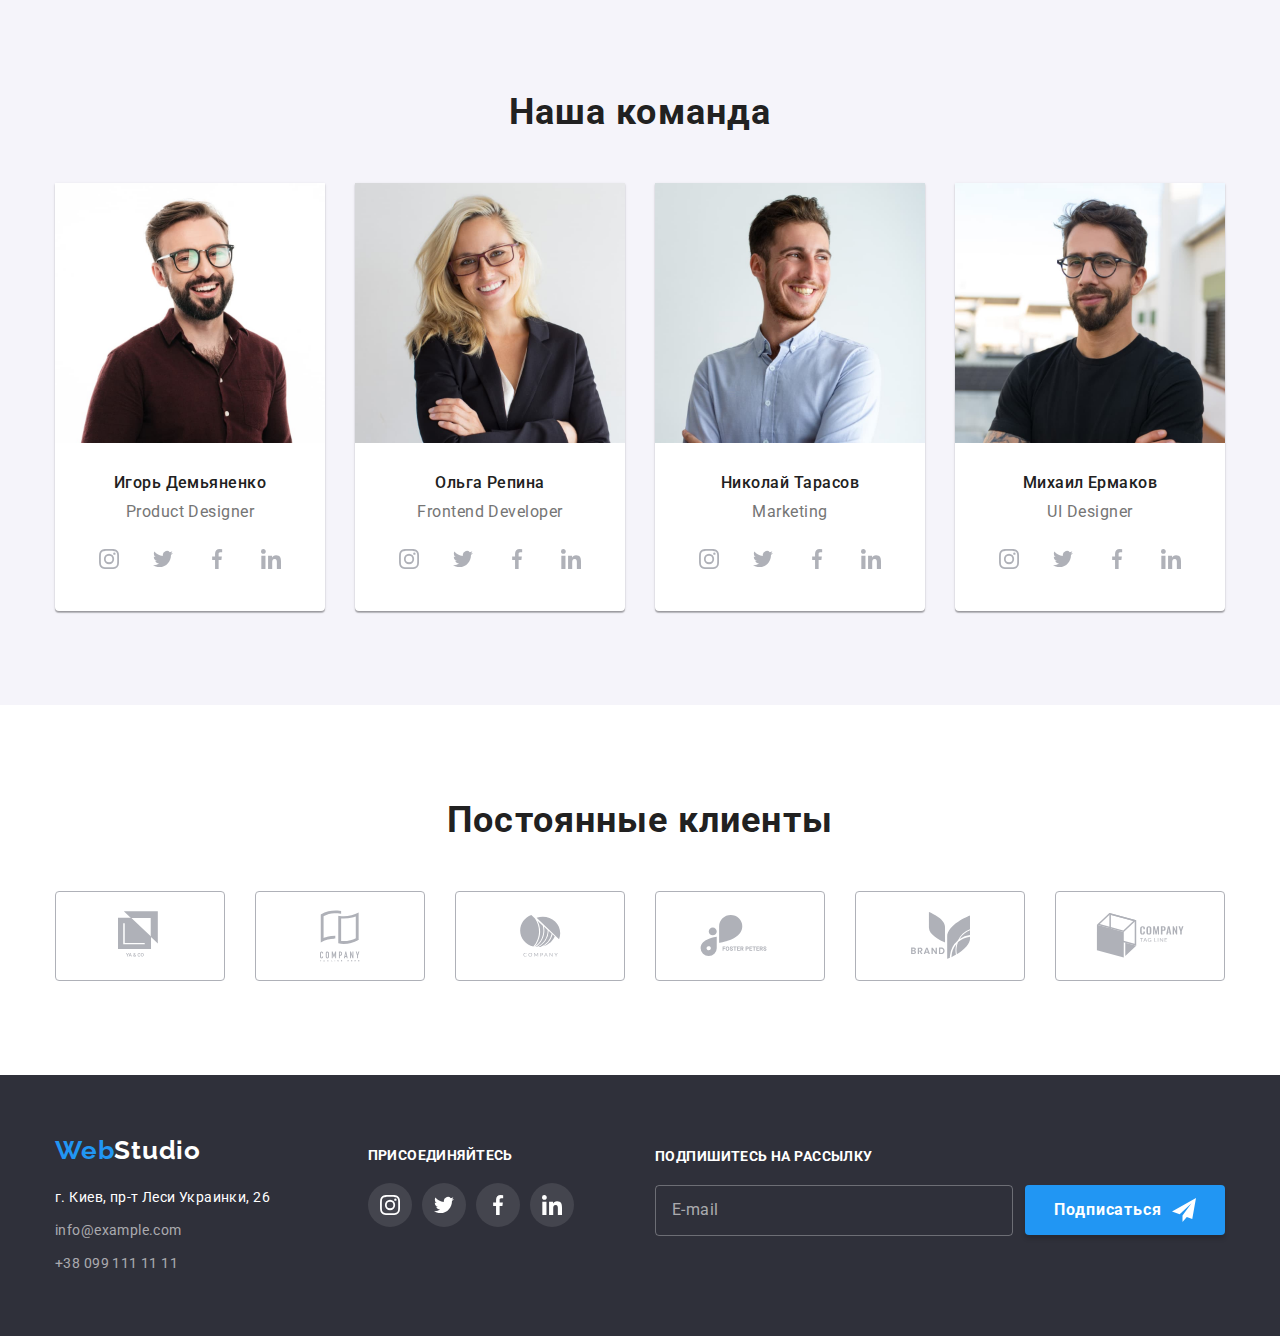
==== commit 2084ced4: "Стилизирует checkbox в модальном окне" ====
--- a/index.html
+++ b/index.html
@@ -396,15 +396,18 @@
                     </li>
                 </ul>
             </div>
-            <form class="footer-form" action="">
-                <label class="footer-form-title" for="mail">Подпишитесь на рассылку</label>
+            <form class="footer-form">
                 <div class="footer-form-content">
-                    <input class="footer-form-input" id="mail" type="email" name="email" placeholder="E-mail">
-                    <button class="footer-form-button" type="submit">Подписаться
-                        <svg class="footer-form-icon" width="24" height="24">
-                            <use href="./images/icon/sprite-icon.svg#icon-telegram"></use>
-                        </svg>
-                    </button>
+                    <label class="footer-form-title" for="mail">Подпишитесь на рассылку
+                    </label>
+                    <div class="footer-form-wrapper">
+                        <input class="footer-form-input" type="email" name="email" id="mail" placeholder="E-mail">
+                        <button class="footer-form-button" type="submit">Подписаться
+                            <svg class="footer-form-icon" width="24" height="24">
+                                <use href="./images/icon/sprite-icon.svg#icon-telegram"></use>
+                            </svg>
+                        </button>
+                    </div>
                 </div>
             </form>
         </div>
@@ -419,6 +422,53 @@
                     </svg>
                 </button>
                 <p class="form-title">Оставьте свои данные, мы вам перезвоним</p>
+                <form class="modal-form js-speaker-form">
+                    <div class="input-wrapper">
+                        <label class="form-label" for="name">
+                            Имя
+                            <input class="form-input" type="text" name="name" id="name">
+                            <svg class="form-input-icon" width="18" height="18">
+                                <use href="./images/icon/sprite-icon.svg#icon-person-form"></use>
+                            </svg>
+                        </label>
+                    </div>
+
+                    <div class="input-wrapper">
+                        <label class="form-label">
+                            Телефон
+                            <input class="form-input" type="tel" name="tel">
+                            <svg class="form-input-icon" width="18" height="18">
+                                <use href="./images/icon/sprite-icon.svg#icon-phone-form"></use>
+                            </svg>
+                        </label>
+                    </div>
+
+                    <div class="input-wrapper">
+                        <label class="form-label">
+                            Почта
+                            <input class="form-input" type="email" name="email">
+                            <svg class="form-input-icon" width="18" height="18">
+                                <use href="./images/icon/sprite-icon.svg#icon-email-form"></use>
+                            </svg>
+                        </label>
+                    </div>
+
+                    <label class="form-label">Комментарий
+                        <textarea class="form-comment" name="comment" placeholder="Введите текст"></textarea>
+                    </label>
+
+                    <div class="checkbox-wrapper">
+                        <label class="form-checkbox-label">
+                            <input class="checkbox-input" type="checkbox" name="topic" value="ok">
+                            <svg class="checkbox-icon" width="16" height="15">
+                                <use href="./images/icon/sprite-icon.svg#icon-checked"></use>
+                            </svg>
+                            <span class="form-text">Соглашаюсь с рассылкой и принимаю <a class="contract"
+                                    href="">Условия
+                                    договора</a></span>
+                        </label>
+                    </div>
+                </form>
                 <button class="submit-btn" type="submit">Отправить</button>
             </div>
         </div>
@@ -435,7 +485,6 @@
             });
         })();
     </script>
-    </script>
 </body>
 
 </html>--- a/css/styles.css
+++ b/css/styles.css
@@ -508,19 +508,19 @@
   max-width: 570px;
 }
 .footer-form-title {
-  display: block;
+  display: inline-block;
   font-weight: 700;
   font-size: 14px;
   line-height: 1.143;
   letter-spacing: 0.03em;
   text-transform: uppercase;
-  margin-bottom: 20px;
-
-  color: #ffffff;
-}
-.footer-form-content {
+  color: #ffffff;
+}
+
+.footer-form-wrapper {
   display: flex;
   justify-content: space-between;
+  margin-top: 20px;
   width: 570px;
 }
 .footer-form-input {
@@ -533,21 +533,21 @@
   border: 1px solid rgba(255, 255, 255, 0.3);
   border-radius: 4px;
   padding: 15px 16px;
-  outline: none;
+  outline: transparent;
   background-color: transparent;
 }
 .footer-form-input:focus {
   border-color: #188ce8;
 }
 .footer-form-input::placeholder {
-font-family: Roboto;
-font-style: normal;
-font-weight: 400;
-font-size: 16px;
-line-height: 1.25;
-
-letter-spacing: 0.03em;
-color: rgba(255, 255, 255, 0.6);
+  font-family: Roboto;
+  font-style: normal;
+  font-weight: 400;
+  font-size: 16px;
+  line-height: 1.25;
+
+  letter-spacing: 0.03em;
+  color: rgba(255, 255, 255, 0.6);
 }
 .footer-form-button {
   display: inline-flex;
@@ -652,6 +652,8 @@
   width: 18px;
   height: 18px;
 }
+/* ==========MODAL-FORM============== */
+
 .form-title {
   font-weight: 700;
   font-size: 20px;
@@ -659,6 +661,117 @@
   text-align: center;
   letter-spacing: 0.03em;
   margin-bottom: 12px;
+}
+.modal-form {
+  display: flex;
+  flex-direction: column;
+}
+.form-label {
+  display: block;
+  font-weight: 400;
+  font-size: 12px;
+  line-height: 1.167;
+  letter-spacing: 0.01em;
+
+  color: var(--text-color);
+}
+.form-input {
+  width: 100%;
+  height: 40px;
+  padding: 11px 12px 11px 42px;
+  margin-top: 4px;
+  font-family: var(--main-font);
+  font-weight: 400;
+  border: 1px solid rgba(33, 33, 33, 0.2);
+  border-radius: 4px;
+  outline: transparent;
+  transition: 250ms cubic-bezier(0.4, 0, 0.2, 1);
+}
+.form-input:focus {
+  border: 1px solid var(--accent-color);
+}
+.form-input:focus + .form-input-icon {
+  fill: var(--accent-color);
+}
+.input-wrapper {
+  position: relative;
+  margin-bottom: 10px;
+}
+.form-input-icon {
+  position: absolute;
+  bottom: 11px;
+  left: 12px;
+  transition: 250ms cubic-bezier(0.4, 0, 0.2, 1);
+}
+.form-comment {
+  display: block;
+  width: 100%;
+  height: 120px;
+  margin-top: 4px;
+  margin-bottom: 20px;
+  padding: 12px 16px;
+
+  outline: transparent;
+  resize: none;
+  border: 1px solid rgba(33, 33, 33, 0.2);
+  border-radius: 4px;
+  transition: 250ms cubic-bezier(0.4, 0, 0.2, 1);
+}
+.form-comment:focus {
+  border-color: var(--accent-color);
+}
+.checkbox-wrapper {
+  margin: 0 auto;
+  margin-bottom: 30px;
+}
+.form-checkbox-label {
+  display: inline-flex;
+  align-items: center;
+}
+.checkbox-input {
+  position: absolute;
+  widows: 1px;
+  height: 1px;
+  margin: -1px;
+  border: 0;
+  padding: 0;
+  clip: rect(0 0 0 0);
+  overflow: hidden;
+}
+.checkbox-icon {
+  width: 16px;
+  height: 15px;
+  margin-right: 8px;
+  cursor: pointer;
+  
+  border: 2px solid;
+  border-color: var(--title-color);
+  background-color: #ffffff;
+  border-radius: 2px;
+  fill: transparent;
+  transition: 250ms cubic-bezier(0.4, 0, 0.2, 1);
+}
+.checkbox-input:checked + .checkbox-icon {
+  background-color: var(--accent-color);
+  fill: #ffffff;
+  border: transparent;
+}
+.form-text {
+  font-weight: 400;
+  font-size: 14px;
+  line-height: 1.714;
+  letter-spacing: 0.03em;
+
+  color: var(--text-color);
+}
+.contract {
+  font-weight: 400;
+  font-size: 14px;
+  line-height: 1.714;
+  letter-spacing: 0.03em;
+  text-decoration-line: underline;
+
+  color: #2196f3;
 }
 .submit-btn {
   display: block;
@@ -676,8 +789,10 @@
   color: #ffffff;
   background: var(--accent-color);
   border: none;
-  border-radius: 4px;
-}
+  box-shadow: 0px 4px 4px rgba(0, 0, 0, 0.15);
+  border-radius: 4px;
+}
+/* ==========END-MODAL-FORM============== */
 /* =============END-MODAL-WINDOW =============*/
 
 /* ============PORTFOLIO.HTML================= */
